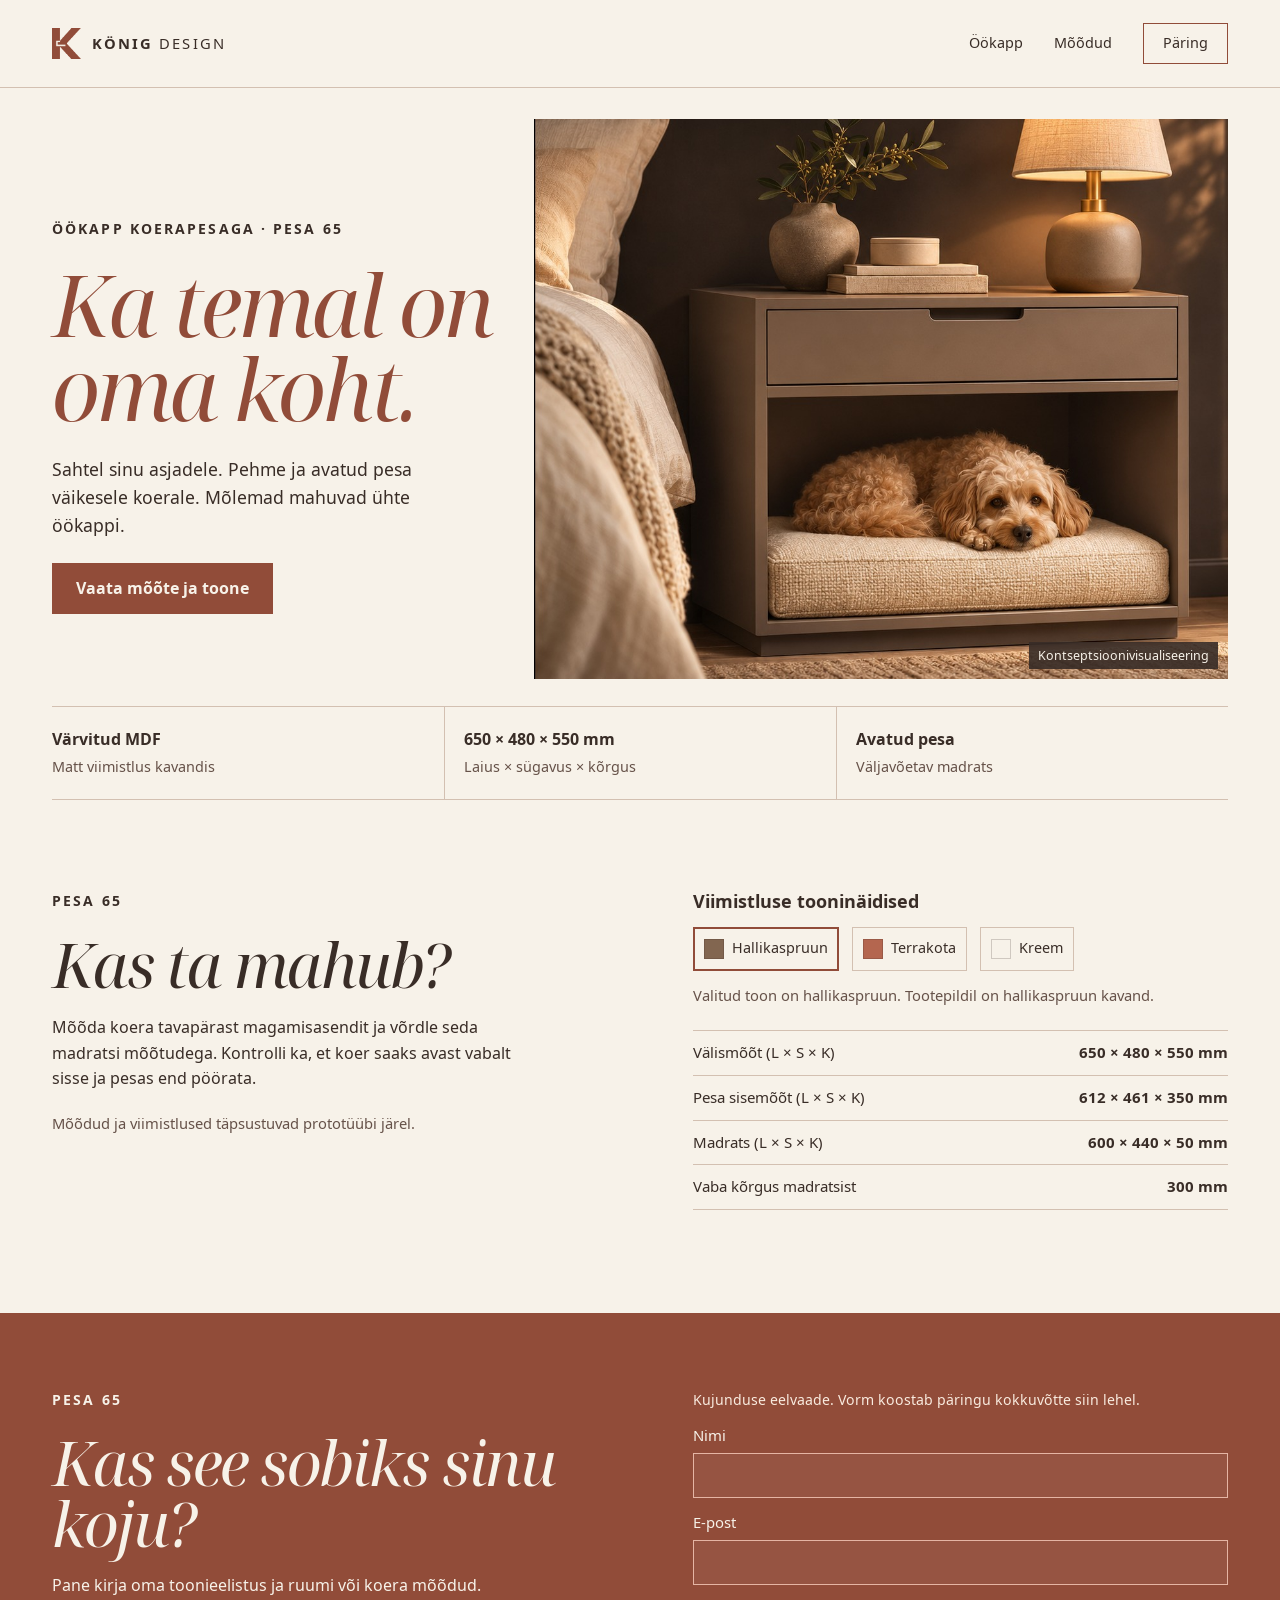
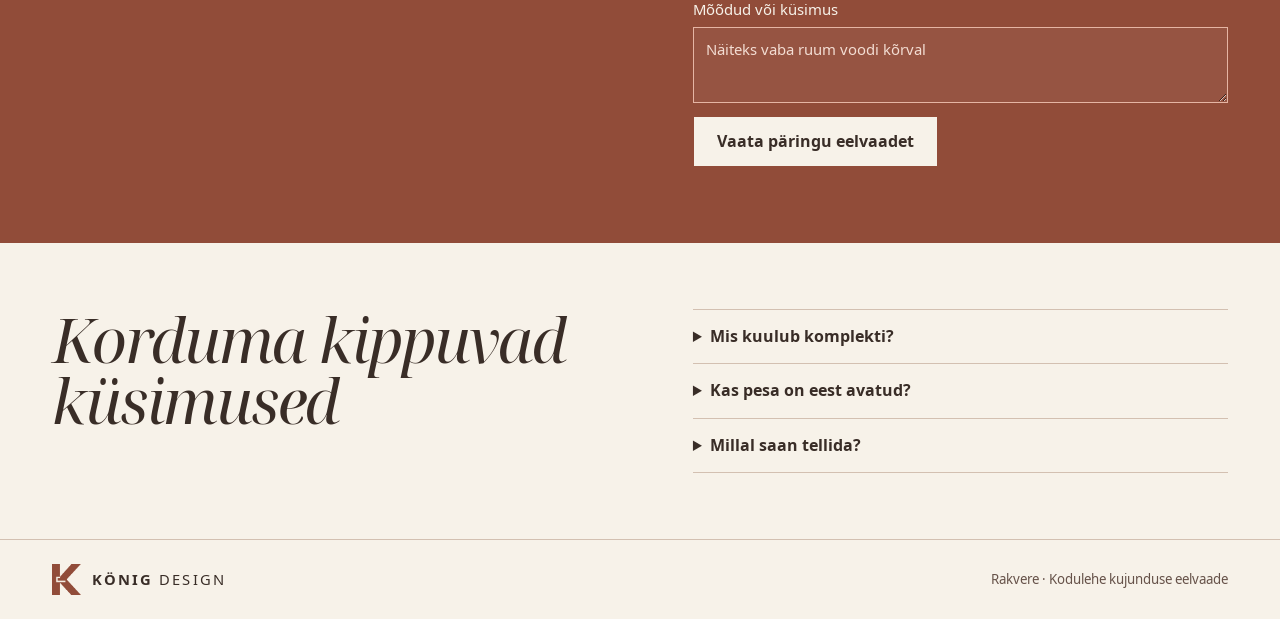
==== Konig-Design-kodulehe-kujundus.html @ 15ef9174 "Add files via upload" ====
<!doctype html>
<html lang="et">
<head>
<meta charset="utf-8"><meta name="viewport" content="width=device-width,initial-scale=1">
<title>König Design | PESA 65 öökapp koerapesaga</title>
<meta name="description" content="König Designi PESA 65. Värvitud MDF-ist öökapp sahtli ja avatud koerapesaga.">
<style>
@font-face{font-family:Noto;src:url([data-uri]) format("woff");font-weight:400;font-display:swap}
@font-face{font-family:Noto;src:url([data-uri]) format("woff");font-weight:700;font-display:swap}
@font-face{font-family:Display;src:url([data-uri]) format("woff");font-style:italic;font-display:swap}
:root{--cream:#f7f2e9;--ink:#392d27;--brand:#914c39;--brand-hover:#743b2c;--sand:#d9cbb7;--clay-light:#e5b5a4;--line:#d3c0b1;--soft:#eee8dc;--muted:#665249;--wrap:min(100% - 104px,1320px)}
*{box-sizing:border-box}html{scroll-behavior:smooth}body{margin:0;background:var(--cream);color:var(--ink);font:1rem/1.58 Noto,Arial,sans-serif}img{display:block;max-width:100%}a{color:inherit}button,input,textarea{font:inherit;color:inherit}a:focus-visible,button:focus-visible,input:focus-visible,textarea:focus-visible,summary:focus-visible{outline:2px solid #b4664f;outline-offset:5px}[hidden]{display:none!important}.wrap{width:var(--wrap);margin-inline:auto}.skip{position:fixed;left:1rem;top:-6rem;padding:12px 20px;background:var(--brand);color:var(--cream);z-index:2}.skip:focus{top:1rem}
header{border-bottom:1px solid var(--line)}.nav{height:87px;display:flex;align-items:center;justify-content:space-between;gap:32px}.wordmark{display:flex;align-items:center;gap:11px;text-decoration:none;white-space:nowrap;letter-spacing:.14em;font-size:.92rem}.wordmark img{width:29px;height:auto}.wordmark strong{font-weight:700}.navlinks{display:flex;align-items:center;gap:31px}.navlinks a{text-decoration:none;font-size:.9rem}.navlinks a:hover{text-decoration:underline;text-underline-offset:.3em}.navlinks a:last-child{border:1px solid var(--brand);padding:.55em 1.32em}.navlinks a:last-child:hover{background:var(--brand);color:var(--cream);text-decoration:none}
.hero{display:grid;grid-template-columns:.82fr 1.18fr;align-items:stretch;margin-top:31px}.hero-copy{padding:clamp(50px,6vw,93px) 34px 43px 0;display:flex;align-items:flex-start;flex-direction:column;justify-content:center}.kicker{font-weight:700;letter-spacing:.15em;text-transform:uppercase;font-size:.875rem;margin:0 0 21px}h1,h2,.display{font-family:Display,Georgia,serif;font-style:italic;font-weight:400;line-height:.99;letter-spacing:-.035em;margin:0}h1{font-size:clamp(3.85rem,6.65vw,7rem);color:var(--brand)}h2{font-size:clamp(2.65rem,4.8vw,5rem)}h3{font-size:1.125rem;margin:0 0 .45em;line-height:1.3}p{margin:0 0 1rem}.hero-copy>p:not(.kicker){max-width:26rem;margin:26px 0 23px;font-size:1.1rem}.button{display:inline-flex;justify-content:center;align-items:center;min-height:48px;padding:12px 23px;background:var(--brand);border:1px solid var(--brand);color:var(--cream);font-weight:700;text-decoration:none;cursor:pointer}.button:hover{background:var(--brand-hover)}.hero figure{margin:0;position:relative;min-width:0}.hero figure img{height:100%;width:100%;min-height:540px;max-height:660px;object-fit:cover;object-position:59% center}.photo-note{position:absolute;bottom:10px;right:10px;padding:4px 9px;color:var(--cream);background:#392d27e8;font-size:.78rem}
.spec-strip{display:grid;grid-template-columns:repeat(3,1fr);border-block:1px solid var(--line);margin-top:27px}.spec-strip>div{padding:20px 19px 21px}.spec-strip>div:first-child{padding-left:0}.spec-strip>div+div{border-left:1px solid var(--line)}.spec-strip strong{display:block}.spec-strip span{display:block;margin-top:3px;color:var(--muted);font-size:.9rem}.details{padding-block:90px;display:grid;grid-template-columns:1fr 1fr;gap:9%}.details p:last-child{margin-bottom:0}.details-intro>p:not(.kicker){margin-top:21px;max-width:29rem}.sub{color:var(--muted);font-size:.92rem}.finishes{display:flex;flex-wrap:wrap;gap:13px;margin:13px 0}.swatch{display:flex;align-items:center;gap:8px;border:1px solid var(--line);background:transparent;padding:8px 10px;cursor:pointer;min-height:44px;font-size:.9rem}.swatch[aria-pressed=true]{border-color:var(--brand);box-shadow:inset 0 0 0 1px var(--brand)}.swatch i{width:20px;height:20px;background:var(--swatch);border:1px solid #392d2736}.measure{margin:23px 0 13px;display:grid;grid-template-columns:1fr auto;border-top:1px solid var(--line);font-size:.94rem}.measure>*{margin:0;padding:10px 0;border-bottom:1px solid var(--line)}.measure dd{text-align:right;padding-left:10px;font-weight:700}.note{font-size:.88rem}
.request{background:var(--brand);color:var(--cream);padding-block:76px}.request>.wrap{display:grid;grid-template-columns:1fr 1fr;gap:9%}.request-copy>p:not(.kicker){margin-top:19px;max-width:27rem}.request form{display:grid;gap:13px}.request label{display:grid;gap:5px;font-size:.93rem}.request input,.request textarea{border:1px solid var(--clay-light);border-radius:0;background:#ffffff0c;padding:10px 12px;width:100%}.request textarea{min-height:76px;resize:vertical}.request input::placeholder,.request textarea::placeholder{color:#f3ddd3}.request .button{background:var(--cream);color:var(--ink);justify-self:start}.request .button:hover{background:var(--sand)}.request :focus-visible{outline-color:var(--cream)}.result{padding:15px;border:1px solid var(--clay-light);margin:2px 0 0;white-space:pre-wrap;overflow-wrap:anywhere;font-size:.91rem}.request .note{color:#f9ebdf;margin:0}.faq{padding-block:66px;display:grid;grid-template-columns:1fr 1fr;gap:9%}.faq details{border-bottom:1px solid var(--line);padding:14px 0}.faq details:first-child{border-top:1px solid var(--line)}.faq summary{cursor:pointer;font-weight:700}.faq details p{margin:9px 0 0;padding-left:16px}
footer{border-top:1px solid var(--line);padding:24px 0}footer .wrap{display:flex;gap:25px;justify-content:space-between;align-items:center}footer p{margin:0;color:var(--muted);font-size:.83rem}
@media(max-width:1050px){:root{--wrap:min(100% - 64px,1320px)}.hero figure img{min-height:475px}.navlinks{gap:20px}.hero-copy{padding-right:22px}}
@media(max-width:740px){:root{--wrap:calc(100% - 36px)}.nav{height:auto;min-height:72px;gap:11px;flex-wrap:wrap;padding:11px 0}.navlinks{gap:14px}.navlinks a{font-size:.85rem}.navlinks a:last-child{padding:.36em .65em}.hero{display:flex;flex-direction:column;margin-top:0}.hero-copy{padding:42px 0 29px}h1{font-size:clamp(3.4rem,12vw,5rem)}.hero-copy>p:not(.kicker){margin-top:19px;font-size:1rem}.hero figure img{min-height:0;max-height:none;aspect-ratio:1.15}.spec-strip>div{padding:11px 7px 12px}.spec-strip strong{font-size:.85rem}.spec-strip span{font-size:.78rem}.details,.request>.wrap,.faq{grid-template-columns:1fr;gap:25px}.details,.faq{padding-block:45px}.request{padding-block:46px}footer .wrap{flex-wrap:wrap;gap:9px}h2{font-size:3rem}}
@media(max-width:370px){.hero h1{font-size:2.75rem}.hero .kicker{font-size:.78rem;letter-spacing:.10em}}
@media(prefers-reduced-motion:reduce){html{scroll-behavior:auto}}
</style>
</head>
<body>
<a class="skip" href="#sisu">Liigu sisu juurde</a>
<header><div class="wrap nav" id="algus">
  <a class="wordmark" href="#algus" aria-label="König Design, avaleht"><img src="[data-uri]" alt=""><span><strong>KÖNIG</strong> DESIGN</span></a>
  <nav class="navlinks" aria-label="Põhimenüü"><a href="#toode">Öökapp</a><a href="#moodud">Mõõdud</a><a href="#huvi">Päring</a></nav>
</div></header>
<main id="sisu">
  <section id="toode" class="wrap hero" aria-labelledby="pealkiri">
    <div class="hero-copy"><p class="kicker">Öökapp koerapesaga · <span style="white-space:nowrap">PESA 65</span></p>
      <h1 id="pealkiri">Ka temal on<br> oma koht.</h1>
      <p>Sahtel sinu asjadele. Pehme ja avatud pesa väikesele koerale. Mõlemad mahuvad ühte öökappi.</p>
      <a class="button" href="#moodud">Vaata mõõte ja toone</a>
    </div>
    <figure><img src="[data-uri]" alt="Väike koer puhkab sooja hallikaspruuni öökapi avatud pesas"><figcaption class="photo-note">Kontseptsioonivisualiseering</figcaption></figure>
  </section>
  <div class="wrap spec-strip" aria-label="Toote põhiandmed">
    <div><strong>Värvitud MDF</strong><span>Matt viimistlus kavandis</span></div>
    <div><strong>650 × 480 × 550 mm</strong><span>Laius × sügavus × kõrgus</span></div>
    <div><strong>Avatud pesa</strong><span>Väljavõetav madrats</span></div>
  </div>
  <section class="wrap details" id="moodud" aria-labelledby="detail-title">
    <div class="details-intro"><p class="kicker">PESA 65</p><h2 id="detail-title">Kas ta mahub?</h2><p>Mõõda koera tavapärast magamisasendit ja võrdle seda madratsi mõõtudega. Kontrolli ka, et koer saaks avast vabalt sisse ja pesas end pöörata.</p><p class="sub">Mõõdud ja viimistlused täpsustuvad prototüübi järel.</p></div>
    <div>
      <h3 id="toonid">Viimistluse tooninäidised</h3>
      <div class="finishes" role="group" aria-labelledby="toonid">
        <button class="swatch" type="button" style="--swatch:#826650" aria-pressed="true" data-tone="Hallikaspruun"><i aria-hidden="true"></i>Hallikaspruun</button>
        <button class="swatch" type="button" style="--swatch:#B4664F" aria-pressed="false" data-tone="Terrakota"><i aria-hidden="true"></i>Terrakota</button>
        <button class="swatch" type="button" style="--swatch:#F7F2E9" aria-pressed="false" data-tone="Kreem"><i aria-hidden="true"></i>Kreem</button>
      </div>
      <p id="tone-status" class="sub" aria-live="polite">Valitud toon on hallikaspruun. Tootepildil on hallikaspruun kavand.</p>
      <dl class="measure"><dt>Välismõõt (L × S × K)</dt><dd>650 × 480 × 550 mm</dd><dt>Pesa sisemõõt (L × S × K)</dt><dd>612 × 461 × 350 mm</dd><dt>Madrats (L × S × K)</dt><dd>600 × 440 × 50 mm</dd><dt>Vaba kõrgus madratsist</dt><dd>300 mm</dd></dl>
    </div>
  </section>
  <section class="request" id="huvi" aria-labelledby="huvi-title"><div class="wrap">
    <div class="request-copy"><p class="kicker">PESA 65</p><h2 id="huvi-title">Kas see sobiks sinu koju?</h2><p>Pane kirja oma toonieelistus ja ruumi või koera mõõdud.</p></div>
    <form id="request-form">
      <p class="note">Kujunduse eelvaade. Vorm koostab päringu kokkuvõtte siin lehel.</p>
      <label>Nimi<input name="nimi" required autocomplete="name" maxlength="100"></label>
      <label>E-post<input type="email" name="email" required autocomplete="email" maxlength="160"></label>
      <label>Mõõdud või küsimus<textarea name="küsimus" maxlength="600" placeholder="Näiteks vaba ruum voodi kõrval"></textarea></label>
      <button class="button" type="submit">Vaata päringu eelvaadet</button>
      <output class="result" id="summary" aria-live="polite" hidden></output>
    </form>
  </div></section>
  <section class="wrap faq"><h2>Korduma kippuvad küsimused</h2>
    <div>
      <details><summary>Mis kuulub komplekti?</summary><p>Kavandatud komplektis on ühe sahtliga kapp ja väljavõetav madrats. Madratsile on kavandatud eemaldatav kate.</p></details>
      <details><summary>Kas pesa on eest avatud?</summary><p>Jah. Koer saab ise pesasse minna ja sealt välja tulla.</p></details>
      <details><summary>Millal saan tellida?</summary><p>Tellimise aeg, hind ja tarneviis selguvad pärast prototüübi valmimist.</p></details>
    </div>
  </section>
</main>
<footer><div class="wrap"><a class="wordmark" href="#algus"><img src="[data-uri]" alt=""><span><strong>KÖNIG</strong> DESIGN</span></a><p>Rakvere · Kodulehe kujunduse eelvaade</p></div></footer>
<script>
const toneButtons = [...document.querySelectorAll('.swatch')];
const toneStatus = document.querySelector('#tone-status');
const summary = document.querySelector('#summary');
let selectedTone = toneButtons[0].dataset.tone;

function updateSummary(form) {
  const values = new FormData(form);
  const details = values.get('küsimus').trim() || '—';
  summary.textContent = [
    'PESA 65 · ' + selectedTone,
    values.get('nimi') + ' · ' + values.get('email'),
    details
  ].join('\n');
}

toneButtons.forEach((button) => {
  button.addEventListener('click', () => {
    selectedTone = button.dataset.tone;
    toneButtons.forEach((choice) => choice.setAttribute('aria-pressed', String(choice === button)));
    toneStatus.textContent = 'Valitud toon on ' + selectedTone.toLocaleLowerCase('et') + '. Tootepildil on hallikaspruun kavand.';
    if (!summary.hidden) updateSummary(document.querySelector('#request-form'));
  });
});

document.querySelector('#request-form').addEventListener('submit', (event) => {
  event.preventDefault();
  updateSummary(event.currentTarget);
  summary.hidden = false;
});
</script>
</body>
</html>
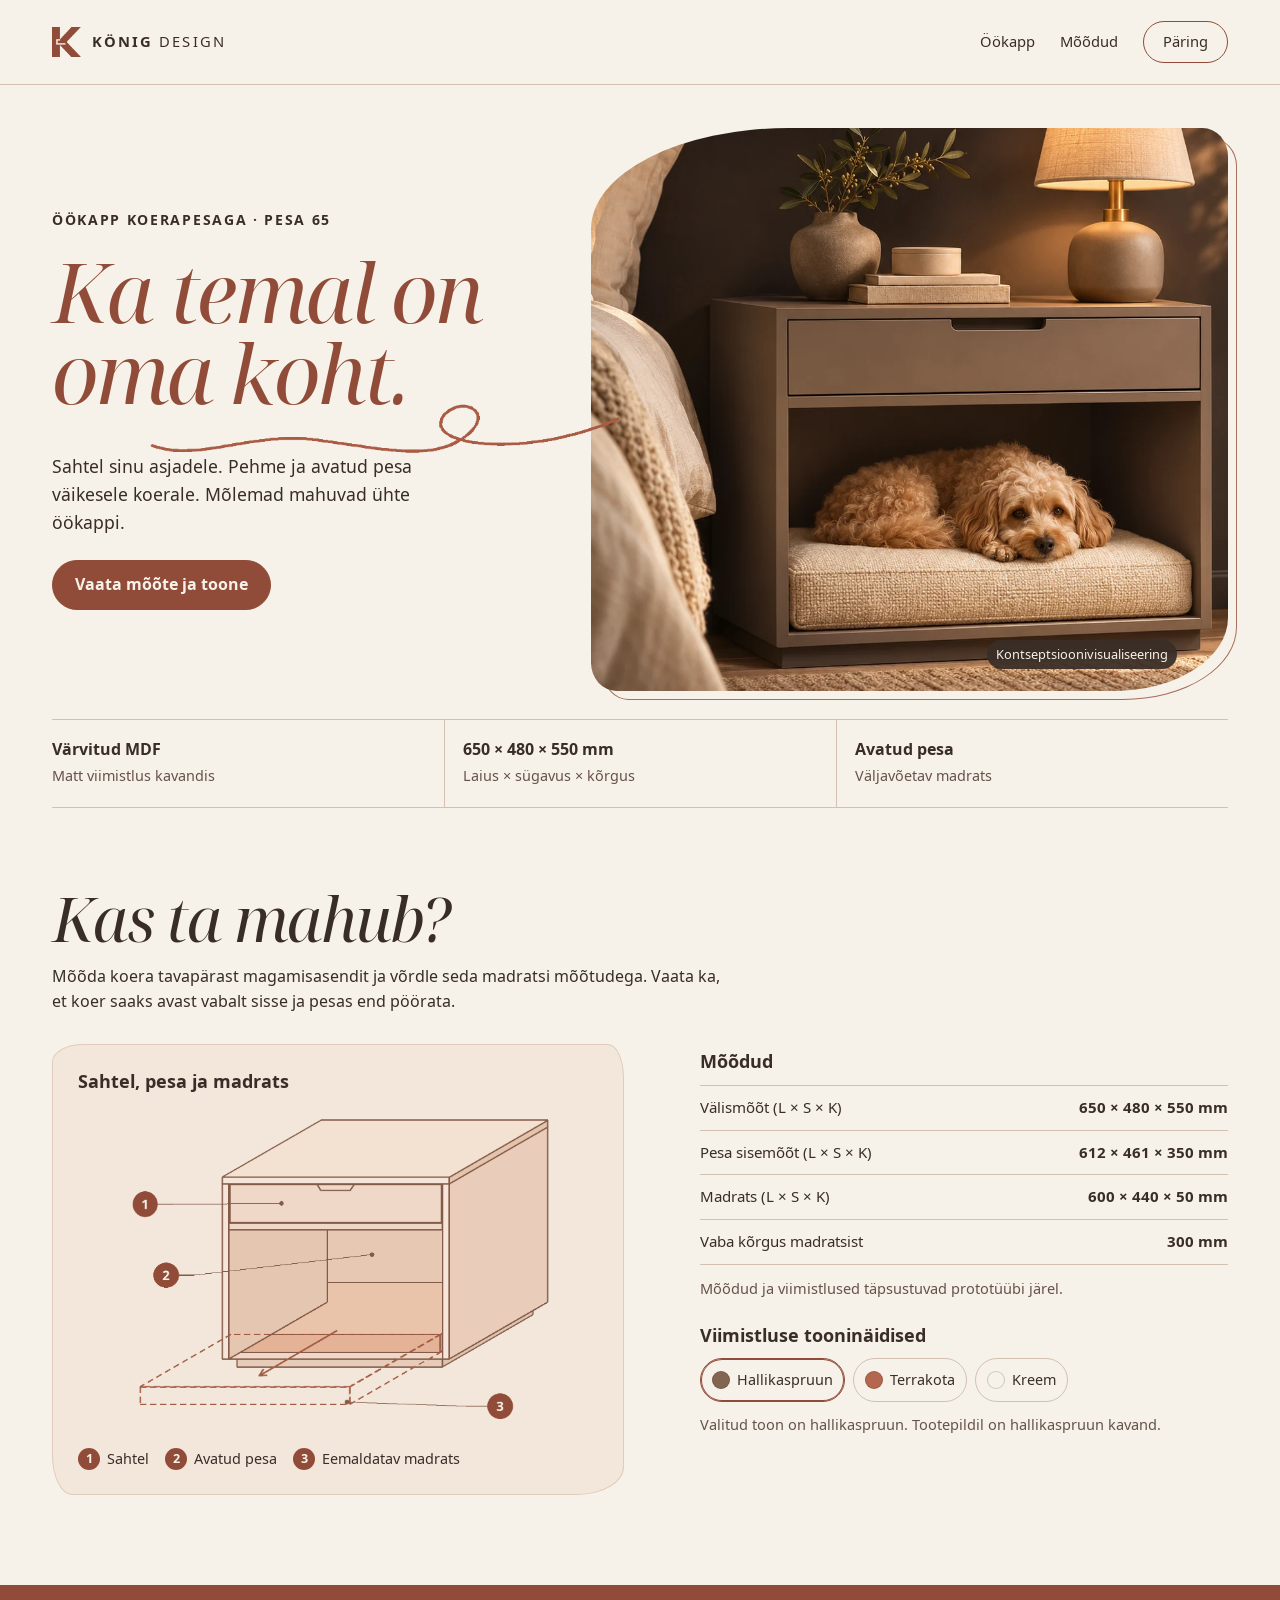
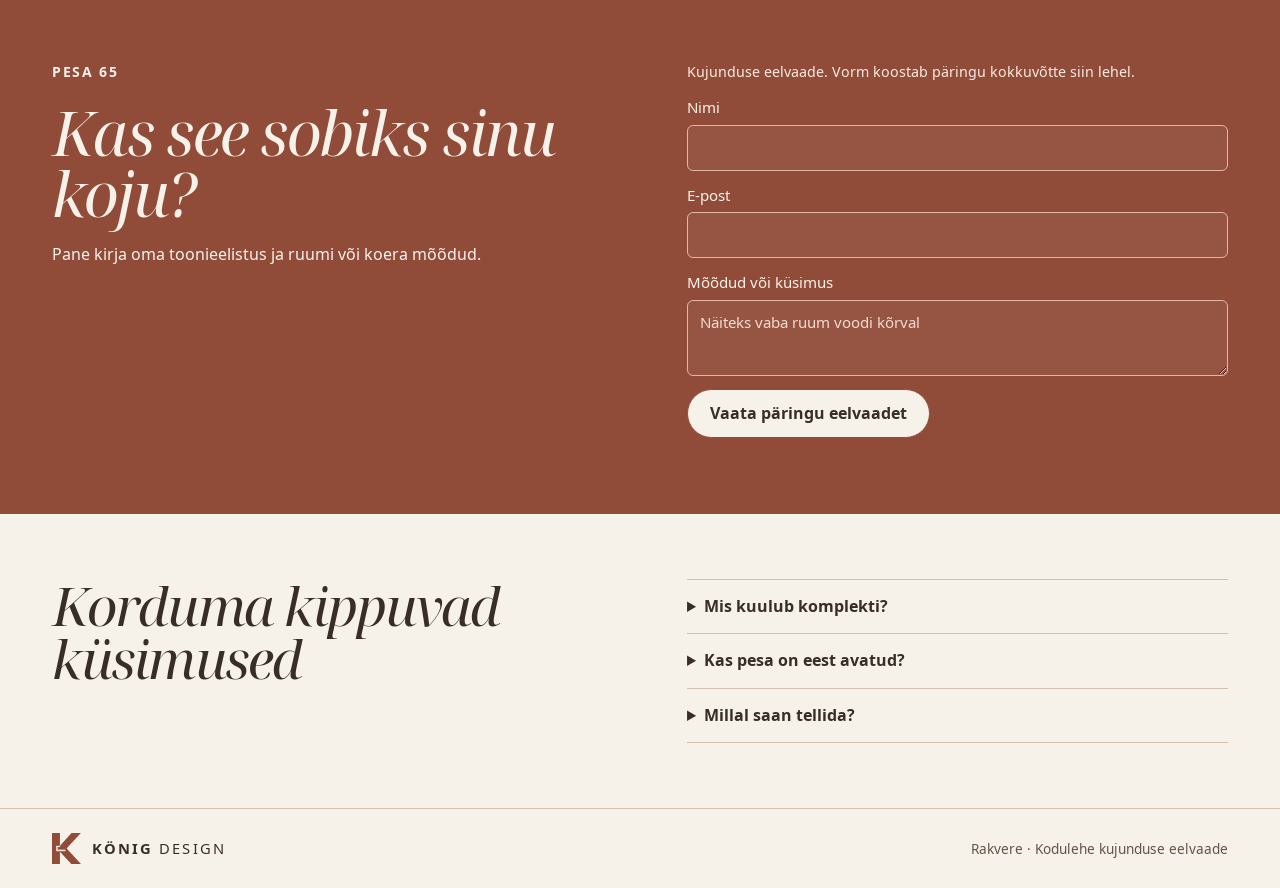
==== commit e75b99fa: "Uuenda PESA 65 testlehe kujundust" ====
--- a/Konig-Design-kodulehe-kujundus.html
+++ b/Konig-Design-kodulehe-kujundus.html
@@ -1,109 +1,13 @@
 <!doctype html>
 <html lang="et">
 <head>
-<meta charset="utf-8"><meta name="viewport" content="width=device-width,initial-scale=1">
-<title>König Design | PESA 65 öökapp koerapesaga</title>
-<meta name="description" content="König Designi PESA 65. Värvitud MDF-ist öökapp sahtli ja avatud koerapesaga.">
-<style>
-@font-face{font-family:Noto;src:url([data-uri]) format("woff");font-weight:400;font-display:swap}
-@font-face{font-family:Noto;src:url([data-uri]) format("woff");font-weight:700;font-display:swap}
-@font-face{font-family:Display;src:url([data-uri]) format("woff");font-style:italic;font-display:swap}
-:root{--cream:#f7f2e9;--ink:#392d27;--brand:#914c39;--brand-hover:#743b2c;--sand:#d9cbb7;--clay-light:#e5b5a4;--line:#d3c0b1;--soft:#eee8dc;--muted:#665249;--wrap:min(100% - 104px,1320px)}
-*{box-sizing:border-box}html{scroll-behavior:smooth}body{margin:0;background:var(--cream);color:var(--ink);font:1rem/1.58 Noto,Arial,sans-serif}img{display:block;max-width:100%}a{color:inherit}button,input,textarea{font:inherit;color:inherit}a:focus-visible,button:focus-visible,input:focus-visible,textarea:focus-visible,summary:focus-visible{outline:2px solid #b4664f;outline-offset:5px}[hidden]{display:none!important}.wrap{width:var(--wrap);margin-inline:auto}.skip{position:fixed;left:1rem;top:-6rem;padding:12px 20px;background:var(--brand);color:var(--cream);z-index:2}.skip:focus{top:1rem}
-header{border-bottom:1px solid var(--line)}.nav{height:87px;display:flex;align-items:center;justify-content:space-between;gap:32px}.wordmark{display:flex;align-items:center;gap:11px;text-decoration:none;white-space:nowrap;letter-spacing:.14em;font-size:.92rem}.wordmark img{width:29px;height:auto}.wordmark strong{font-weight:700}.navlinks{display:flex;align-items:center;gap:31px}.navlinks a{text-decoration:none;font-size:.9rem}.navlinks a:hover{text-decoration:underline;text-underline-offset:.3em}.navlinks a:last-child{border:1px solid var(--brand);padding:.55em 1.32em}.navlinks a:last-child:hover{background:var(--brand);color:var(--cream);text-decoration:none}
-.hero{display:grid;grid-template-columns:.82fr 1.18fr;align-items:stretch;margin-top:31px}.hero-copy{padding:clamp(50px,6vw,93px) 34px 43px 0;display:flex;align-items:flex-start;flex-direction:column;justify-content:center}.kicker{font-weight:700;letter-spacing:.15em;text-transform:uppercase;font-size:.875rem;margin:0 0 21px}h1,h2,.display{font-family:Display,Georgia,serif;font-style:italic;font-weight:400;line-height:.99;letter-spacing:-.035em;margin:0}h1{font-size:clamp(3.85rem,6.65vw,7rem);color:var(--brand)}h2{font-size:clamp(2.65rem,4.8vw,5rem)}h3{font-size:1.125rem;margin:0 0 .45em;line-height:1.3}p{margin:0 0 1rem}.hero-copy>p:not(.kicker){max-width:26rem;margin:26px 0 23px;font-size:1.1rem}.button{display:inline-flex;justify-content:center;align-items:center;min-height:48px;padding:12px 23px;background:var(--brand);border:1px solid var(--brand);color:var(--cream);font-weight:700;text-decoration:none;cursor:pointer}.button:hover{background:var(--brand-hover)}.hero figure{margin:0;position:relative;min-width:0}.hero figure img{height:100%;width:100%;min-height:540px;max-height:660px;object-fit:cover;object-position:59% center}.photo-note{position:absolute;bottom:10px;right:10px;padding:4px 9px;color:var(--cream);background:#392d27e8;font-size:.78rem}
-.spec-strip{display:grid;grid-template-columns:repeat(3,1fr);border-block:1px solid var(--line);margin-top:27px}.spec-strip>div{padding:20px 19px 21px}.spec-strip>div:first-child{padding-left:0}.spec-strip>div+div{border-left:1px solid var(--line)}.spec-strip strong{display:block}.spec-strip span{display:block;margin-top:3px;color:var(--muted);font-size:.9rem}.details{padding-block:90px;display:grid;grid-template-columns:1fr 1fr;gap:9%}.details p:last-child{margin-bottom:0}.details-intro>p:not(.kicker){margin-top:21px;max-width:29rem}.sub{color:var(--muted);font-size:.92rem}.finishes{display:flex;flex-wrap:wrap;gap:13px;margin:13px 0}.swatch{display:flex;align-items:center;gap:8px;border:1px solid var(--line);background:transparent;padding:8px 10px;cursor:pointer;min-height:44px;font-size:.9rem}.swatch[aria-pressed=true]{border-color:var(--brand);box-shadow:inset 0 0 0 1px var(--brand)}.swatch i{width:20px;height:20px;background:var(--swatch);border:1px solid #392d2736}.measure{margin:23px 0 13px;display:grid;grid-template-columns:1fr auto;border-top:1px solid var(--line);font-size:.94rem}.measure>*{margin:0;padding:10px 0;border-bottom:1px solid var(--line)}.measure dd{text-align:right;padding-left:10px;font-weight:700}.note{font-size:.88rem}
-.request{background:var(--brand);color:var(--cream);padding-block:76px}.request>.wrap{display:grid;grid-template-columns:1fr 1fr;gap:9%}.request-copy>p:not(.kicker){margin-top:19px;max-width:27rem}.request form{display:grid;gap:13px}.request label{display:grid;gap:5px;font-size:.93rem}.request input,.request textarea{border:1px solid var(--clay-light);border-radius:0;background:#ffffff0c;padding:10px 12px;width:100%}.request textarea{min-height:76px;resize:vertical}.request input::placeholder,.request textarea::placeholder{color:#f3ddd3}.request .button{background:var(--cream);color:var(--ink);justify-self:start}.request .button:hover{background:var(--sand)}.request :focus-visible{outline-color:var(--cream)}.result{padding:15px;border:1px solid var(--clay-light);margin:2px 0 0;white-space:pre-wrap;overflow-wrap:anywhere;font-size:.91rem}.request .note{color:#f9ebdf;margin:0}.faq{padding-block:66px;display:grid;grid-template-columns:1fr 1fr;gap:9%}.faq details{border-bottom:1px solid var(--line);padding:14px 0}.faq details:first-child{border-top:1px solid var(--line)}.faq summary{cursor:pointer;font-weight:700}.faq details p{margin:9px 0 0;padding-left:16px}
-footer{border-top:1px solid var(--line);padding:24px 0}footer .wrap{display:flex;gap:25px;justify-content:space-between;align-items:center}footer p{margin:0;color:var(--muted);font-size:.83rem}
-@media(max-width:1050px){:root{--wrap:min(100% - 64px,1320px)}.hero figure img{min-height:475px}.navlinks{gap:20px}.hero-copy{padding-right:22px}}
-@media(max-width:740px){:root{--wrap:calc(100% - 36px)}.nav{height:auto;min-height:72px;gap:11px;flex-wrap:wrap;padding:11px 0}.navlinks{gap:14px}.navlinks a{font-size:.85rem}.navlinks a:last-child{padding:.36em .65em}.hero{display:flex;flex-direction:column;margin-top:0}.hero-copy{padding:42px 0 29px}h1{font-size:clamp(3.4rem,12vw,5rem)}.hero-copy>p:not(.kicker){margin-top:19px;font-size:1rem}.hero figure img{min-height:0;max-height:none;aspect-ratio:1.15}.spec-strip>div{padding:11px 7px 12px}.spec-strip strong{font-size:.85rem}.spec-strip span{font-size:.78rem}.details,.request>.wrap,.faq{grid-template-columns:1fr;gap:25px}.details,.faq{padding-block:45px}.request{padding-block:46px}footer .wrap{flex-wrap:wrap;gap:9px}h2{font-size:3rem}}
-@media(max-width:370px){.hero h1{font-size:2.75rem}.hero .kicker{font-size:.78rem;letter-spacing:.10em}}
-@media(prefers-reduced-motion:reduce){html{scroll-behavior:auto}}
-</style>
+<meta charset="utf-8">
+<title>König Design | PESA 65</title>
+<link rel="canonical" href="./">
+<meta http-equiv="refresh" content="0; url=./">
+<script>location.replace('./' + location.search + location.hash);</script>
 </head>
 <body>
-<a class="skip" href="#sisu">Liigu sisu juurde</a>
-<header><div class="wrap nav" id="algus">
-  <a class="wordmark" href="#algus" aria-label="König Design, avaleht"><img src="[data-uri]" alt=""><span><strong>KÖNIG</strong> DESIGN</span></a>
-  <nav class="navlinks" aria-label="Põhimenüü"><a href="#toode">Öökapp</a><a href="#moodud">Mõõdud</a><a href="#huvi">Päring</a></nav>
-</div></header>
-<main id="sisu">
-  <section id="toode" class="wrap hero" aria-labelledby="pealkiri">
-    <div class="hero-copy"><p class="kicker">Öökapp koerapesaga · <span style="white-space:nowrap">PESA 65</span></p>
-      <h1 id="pealkiri">Ka temal on<br> oma koht.</h1>
-      <p>Sahtel sinu asjadele. Pehme ja avatud pesa väikesele koerale. Mõlemad mahuvad ühte öökappi.</p>
-      <a class="button" href="#moodud">Vaata mõõte ja toone</a>
-    </div>
-    <figure><img src="[data-uri]